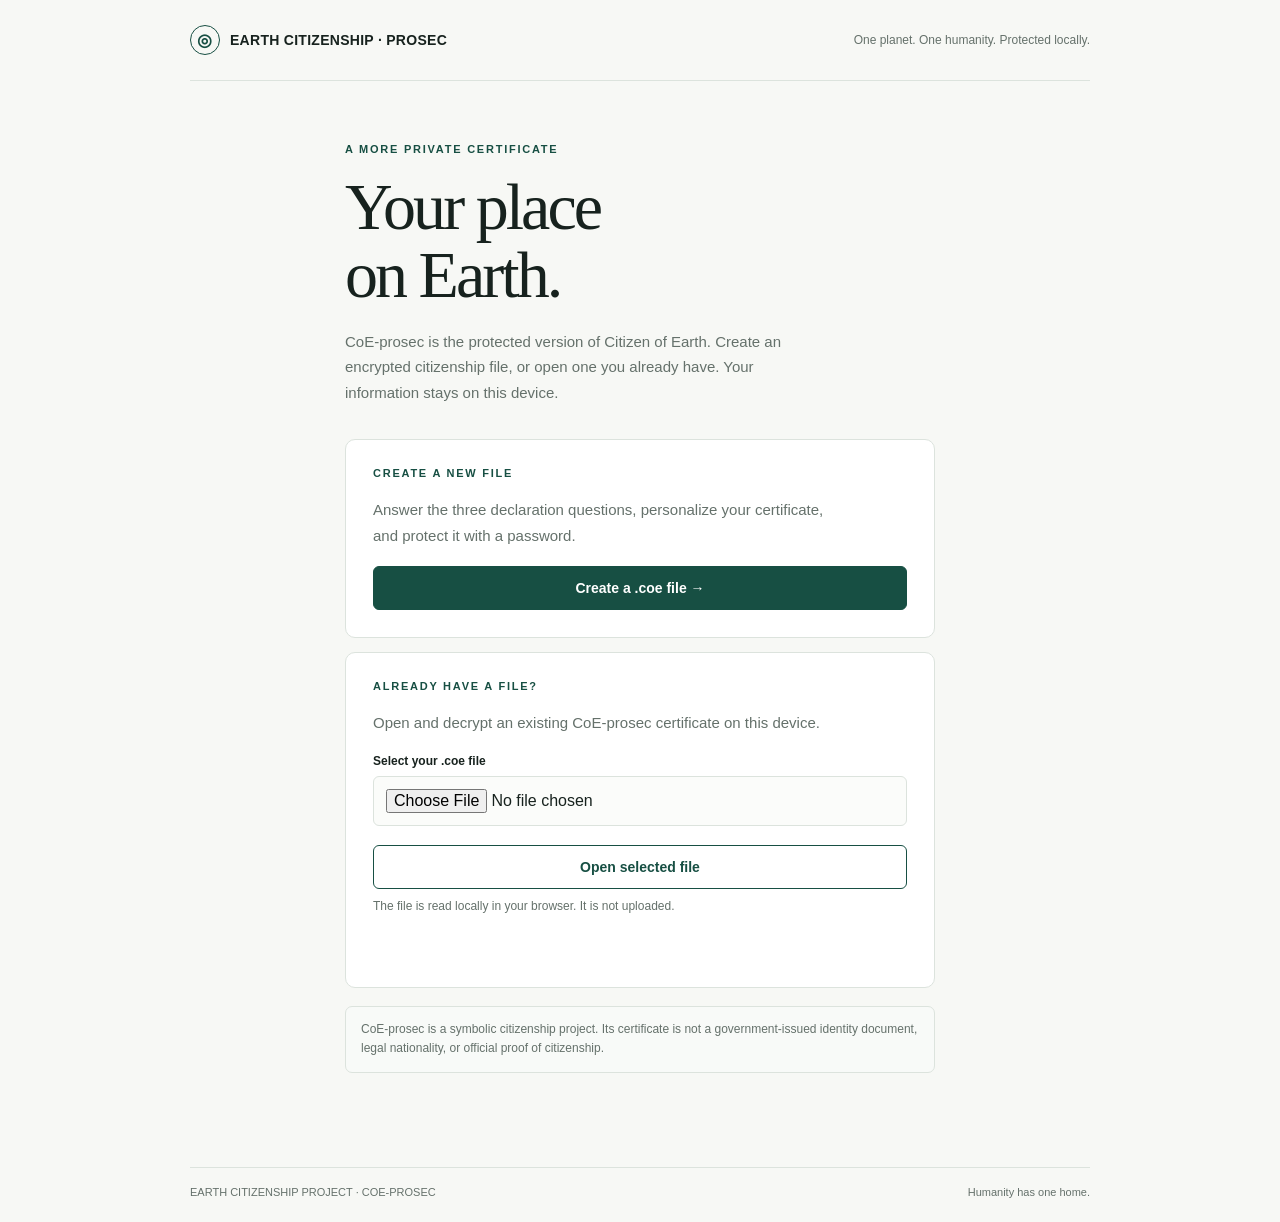
==== index.html @ 357c5be0 "Add initial HTML structure for CoE-prosec project" ====
<!DOCTYPE html>

<html lang="en">

<head>

<meta charset="UTF-8">

<meta name="viewport" content="width=device-width, initial-scale=1">

<meta name="theme-color" content="#174f43">

<title>CoE-prosec | Citizen of Earth</title>

<link rel="icon" type="image/png" href="logo.png">

<style>

:root{--primary:#174f43;--on-primary:#fff;--secondary:#e8eee9;--bg:#f7f8f5;--ink:#17221e;--muted:#65716b;--line:#dce3dd;--serif:Georgia,"Times New Roman",serif;--sans:-apple-system,BlinkMacSystemFont,"Segoe UI",sans-serif}

*{box-sizing:border-box}

body{margin:0;background:var(--bg);color:var(--ink);font-family:var(--sans)}

#app{min-height:100vh;display:flex;flex-direction:column}

header,footer{width:min(100% - 48px,900px);margin:0 auto}

header{padding:25px 0;display:flex;align-items:center;justify-content:space-between;border-bottom:1px solid var(--line)}

.brand{display:flex;align-items:center;gap:10px;font-size:14px;font-weight:700;letter-spacing:.02em}

.brand-mark{width:30px;height:30px;border:1.5px solid var(--primary);border-radius:50%;display:grid;place-items:center;color:var(--primary);font-size:17px}

.header-note{font-size:12px;color:var(--muted)}

main{width:min(100% - 40px,590px);margin:auto;padding:62px 0 76px;flex:1}

.eyebrow{color:var(--primary);font-size:11px;letter-spacing:.16em;text-transform:uppercase;font-weight:700;margin:0 0 18px}

h1{font:500 clamp(42px,8vw,66px)/1.03 var(--serif);letter-spacing:-.045em;margin:0}

h2{font:500 29px/1.2 var(--serif);letter-spacing:-.02em;margin:0 0 24px}

.intro{color:var(--muted);font-size:15px;line-height:1.7;max-width:460px;margin:20px 0 34px}

button{font:inherit;cursor:pointer;border-radius:6px;padding:13px 20px;border:1px solid var(--primary);font-size:14px;font-weight:650;transition:filter .15s,background .15s}

button:focus-visible,input:focus-visible,textarea:focus-visible{outline:3px solid #9bbeb0;outline-offset:3px}

button.primary{background:var(--primary);color:var(--on-primary)}

button.primary:hover{filter:brightness(1.12)}

button.secondary{background:transparent;color:var(--primary)}

button.secondary:hover{background:var(--secondary)}

button:disabled{opacity:.55;cursor:wait}

.wide{width:100%}

.hidden{display:none!important}

.card{border:1px solid var(--line);border-radius:10px;padding:27px;background:#fff}

.progress{display:flex;gap:7px;margin:0 0 27px}

.progress span{height:3px;flex:1;background:var(--line);border-radius:4px}

.progress span.active{background:var(--primary)}

.step{font-size:12px;color:var(--muted);margin:0 0 14px}

.actions{display:flex;gap:10px}

.actions button:first-child{flex:1}

.field{display:block;text-align:left;margin:0 0 19px}

.field span{display:block;font-size:12px;font-weight:650;margin:0 0 8px}

.field input,.field textarea{width:100%;border:1px solid var(--line);border-radius:6px;padding:12px;font:inherit;color:var(--ink);background:#fbfcfa}

.field textarea{min-height:105px;resize:vertical}

.hint{font-size:12px;color:var(--muted);line-height:1.6;margin:8px 0 0}

.notice{padding:13px 15px;border:1px solid var(--line);border-radius:7px;background:#f8faf8;color:var(--muted);font-size:12px;line-height:1.6;margin:18px 0}

.button-row{display:flex;gap:10px;flex-wrap:wrap;margin-top:16px}

.button-row button{flex:1}

.result{text-align:center}

.seal{width:104px;height:104px;border:1px solid var(--primary);border-radius:50%;margin:0 auto 25px;display:grid;place-items:center;color:var(--primary);font-size:45px}

.certificate{border:1px solid var(--primary);padding:26px 20px;margin:27px 0 20px;background:#fff}

.certificate-label{font-size:10px;text-transform:uppercase;letter-spacing:.2em;color:var(--muted)}

.certificate strong{display:block;font:500 28px var(--serif);margin:10px 0}

.certificate p{font-size:12px;color:var(--muted);line-height:1.6;overflow-wrap:anywhere}

.private-id{font-family:ui-monospace,SFMono-Regular,Consolas,monospace;font-size:11px!important;word-break:break-all}

footer{padding:18px 0 24px;border-top:1px solid var(--line);color:var(--muted);font-size:11px;display:flex;justify-content:space-between;gap:12px}

.status{min-height:20px;font-size:12px;color:var(--muted);margin:12px 0}

.error{color:#a52b2b}

.success-text{color:var(--primary)}

a{color:var(--primary)}

@media(max-width:520px){header,footer{width:calc(100% - 36px)}.header-note{display:none}main{padding:48px 0 60px}.card{padding:22px 18px}footer{flex-direction:column}.button-row{flex-direction:column}}

@media print{header,footer,.no-print{display:none!important}body{background:white}main{padding:20px 0}.certificate{break-inside:avoid}}

</style>

</head>

<body>

<div id="app">

<header>

  <div class="brand"><span class="brand-mark">◎</span><span>EARTH CITIZENSHIP · PROSEC</span></div>

  <span class="header-note">One planet. One humanity. Protected locally.</span>

</header>

<main>

  <section id="welcome">

    <p class="eyebrow">A more private certificate</p>

    <h1>Your place<br>on Earth.</h1>

    <p class="intro">CoE-prosec is the protected version of Citizen of Earth. Create an encrypted citizenship file, or open one you already have. Your information stays on this device.</p>

    <div class="card">

      <p class="eyebrow">Create a new file</p>

      <p class="intro" style="margin:0 0 18px">Answer the three declaration questions, personalize your certificate, and protect it with a password.</p>

      <button class="primary wide" id="begin">Create a .coe file →</button>

    </div>

    <div class="card" style="margin-top:14px">

      <p class="eyebrow">Already have a file?</p>

      <p class="intro" style="margin:0 0 18px">Open and decrypt an existing CoE-prosec certificate on this device.</p>

      <label class="field"><span>Select your .coe file</span><input id="file-open" type="file" accept=".coe,application/json"></label>

      <button class="secondary wide" id="open-file">Open selected file</button>

      <p class="hint">The file is read locally in your browser. It is not uploaded.</p>

      <p id="open-status" class="status" role="status"></p>

    </div>

    <div class="notice">CoE-prosec is a symbolic citizenship project. Its certificate is not a government-issued identity document, legal nationality, or official proof of citizenship.</div>

  </section>

  <section id="quiz" class="hidden" aria-live="polite">

    <p class="eyebrow">A simple declaration</p>

    <div class="progress"><span></span><span></span><span></span></div>

    <div class="card">

      <p class="step" id="step">QUESTION 01 / 03</p>

      <h2 id="question">Are you human?</h2>

      <div class="actions"><button class="primary" id="yes">Yes</button><button class="secondary" id="no">No</button></div>

    </div>

  </section>

  <section id="details" class="hidden">

    <p class="eyebrow">Make it yours</p>

    <h1>Your certificate,<br>your key.</h1>

    <p class="intro">Add your details and choose a strong password. The password encrypts the certificate before the .coe file is downloaded.</p>

    <form class="card" id="details-form">

      <label class="field"><span>Your name</span><input id="citizen-name" maxlength="80" autocomplete="name" required placeholder="Name to appear on certificate"></label>

      <label class="field"><span>Your message to yourself and Earth</span><textarea id="citizen-message" maxlength="1000" required placeholder="A promise, a hope, or a few words..."></textarea></label>

      <label class="field"><span>Create a password</span><input id="password" type="password" minlength="12" autocomplete="new-password" required placeholder="At least 12 characters"></label>

      <label class="field"><span>Confirm password</span><input id="password-confirm" type="password" minlength="12" autocomplete="new-password" required placeholder="Enter the same password again"></label>

      <p class="hint">Your password is never saved in the file or sent anywhere. If you lose it, this file cannot be recovered. Use a password you can safely keep.</p>

      <div class="notice">Encryption: AES-256-GCM. Password-based key derivation: PBKDF2-SHA-256. A fresh random private ID, salt, and encryption nonce are generated for this certificate.</div>

      <button class="primary wide" id="create-file" type="submit">Encrypt and download .coe →</button>

      <p id="create-status" class="status" role="status"></p>

    </form>

  </section>

  <section id="opened" class="hidden result" aria-live="polite">

    <div class="seal">◎</div>

    <p class="eyebrow">Encrypted file opened</p>

    <h1>You belong<br>to Earth.</h1>

    <p class="intro" style="margin-left:auto;margin-right:auto">Your certificate was successfully decrypted on this device.</p>

    <div class="certificate" id="opened-certificate">

      <span class="certificate-label">Certificate of belonging</span>

      <strong>Citizen of Earth</strong>

      <p id="opened-name"></p>

      <p id="opened-date"></p>

      <p id="opened-message"></p>

      <p class="private-id" id="opened-id"></p>

    </div>

    <div class="button-row no-print">

      <button class="primary" id="print-certificate">Print certificate</button>

      <button class="secondary" id="back-home">Back to home</button>

    </div>

    <p class="hint">Your private ID is shown only after successful decryption. Anyone with the .coe file still needs its password to read it.</p>

  </section>

  <section id="unlock" class="hidden">

    <p class="eyebrow">Unlock certificate</p>

    <h1>Welcome<br>back.</h1>

    <p class="intro">Enter the password used when this .coe file was created.</p>

    <form class="card" id="unlock-form">

      <label class="field"><span>Certificate password</span><input id="unlock-password" type="password" autocomplete="current-password" required></label>

      <button class="primary wide" id="unlock-button" type="submit">Decrypt certificate →</button>

      <p id="unlock-status" class="status" role="status"></p>

      <button class="secondary wide" type="button" id="cancel-unlock">Cancel</button>

    </form>

  </section>

</main>

<footer><span>EARTH CITIZENSHIP PROJECT · COE-PROSEC</span><span>Humanity has one home.</span></footer>

</div>

<script>

"use strict";

const $ = id => document.getElementById(id);

const sections = ["welcome","quiz","details","opened","unlock"];

function show(id){sections.forEach(s=>$(s).classList.toggle("hidden",s!==id));}

const questions=["Are you human?","Are you on Earth?","Do you love humans and Earth?"];

let questionIndex=0, selectedFile=null, pendingEnvelope=null;

function setStatus(id,message,kind=""){const el=$(id);el.textContent=message;el.className="status "+kind;}

$("begin").addEventListener("click",()=>{questionIndex=0;renderQuestion();show("quiz");});

function renderQuestion(){

  $("question").textContent=questions[questionIndex];

  $("step").textContent=`QUESTION 0${questionIndex+1} / 03`;

  document.querySelectorAll(".progress span").forEach((el,i)=>el.classList.toggle("active",i<=questionIndex));

}

$("yes").addEventListener("click",()=>{questionIndex++;if(questionIndex===3)show("details");else renderQuestion();});

$("no").addEventListener("click",()=>{show("welcome");setStatus("open-status","All three answers need to be yes to make a certificate.");});

function randomBytes(n){const a=new Uint8Array(n);crypto.getRandomValues(a);return a;}

function toB64(bytes){let s="";bytes.forEach(b=>s+=String.fromCharCode(b));return btoa(s);}

function fromB64(s){const raw=atob(s);return Uint8Array.from(raw,c=>c.charCodeAt(0));}

async function deriveKey(password,salt,iterations){

  const material=await crypto.subtle.importKey("raw",new TextEncoder().encode(password),"PBKDF2",false,["deriveKey"]);

  return crypto.subtle.deriveKey({name:"PBKDF2",salt,iterations,hash:"SHA-256"},material,{name:"AES-GCM",length:256},false,["encrypt","decrypt"]);

}

const FORMAT="COE-PROSEC", VERSION=1, ITERATIONS=600000;

async function encryptCertificate(data,password){

  const salt=randomBytes(16),iv=randomBytes(12);

  const aad=new TextEncoder().encode(`${FORMAT}:${VERSION}`);

  const key=await deriveKey(password,salt,ITERATIONS);

  const plaintext=new TextEncoder().encode(JSON.stringify(data));

  const ciphertext=await crypto.subtle.encrypt({name:"AES-GCM",iv,additionalData:aad,tagLength:128},key,plaintext);

  return {format:FORMAT,version:VERSION,kdf:"PBKDF2-SHA-256",iterations:ITERATIONS,cipher:"AES-256-GCM",salt:toB64(salt),iv:toB64(iv),payload:toB64(new Uint8Array(ciphertext))};

}

async function decryptCertificate(envelope,password){

  if(!envelope||envelope.format!==FORMAT||envelope.version!==VERSION||envelope.kdf!=="PBKDF2-SHA-256"||envelope.cipher!=="AES-256-GCM")throw new Error("This is not a supported CoE-prosec file.");

  if(!Number.isInteger(envelope.iterations)||envelope.iterations<100000||envelope.iterations>2000000)throw new Error("The file has an unsupported key-derivation setting.");

  const salt=fromB64(envelope.salt),iv=fromB64(envelope.iv),payload=fromB64(envelope.payload);

  if(salt.length!==16||iv.length!==12||payload.length<17||payload.length>100000)throw new Error("The file is damaged or has an invalid structure.");

  const key=await deriveKey(password,salt,envelope.iterations);

  const aad=new TextEncoder().encode(`${FORMAT}:${VERSION}`);

  const plain=await crypto.subtle.decrypt({name:"AES-GCM",iv,additionalData:aad,tagLength:128},key,payload);

  const data=JSON.parse(new TextDecoder().decode(plain));

  if(!data||typeof data.private_id!=="string"||typeof data.name!=="string")throw new Error("The decrypted certificate has invalid contents.");

  return data;

}

$("details-form").addEventListener("submit",async e=>{

  e.preventDefault();

  const name=$("citizen-name").value.trim(),message=$("citizen-message").value.trim(),password=$("password").value,confirm=$("password-confirm").value;

  if(password.length<12){setStatus("create-status","Use a password with at least 12 characters.","error");return;}

  if(password!==confirm){setStatus("create-status","The passwords do not match.","error");return;}

  if(!crypto.subtle){setStatus("create-status","Secure encryption is unavailable in this browser. Use a modern browser in a secure context (HTTPS or localhost).","error");return;}

  const button=$("create-file");button.disabled=true;setStatus("create-status","Generating your private ID and encrypting your certificate...");

  try{

    const data={private_id:toB64(randomBytes(32)).replace(/=+$/,""),name,message,issued_at:new Date().toISOString(),declaration:"The holder affirms that they are human, are on Earth, and love humans and Earth."};

    const envelope=await encryptCertificate(data,password);

    const blob=new Blob([JSON.stringify(envelope)],{type:"application/vnd.coe-prosec+json"});

    const url=URL.createObjectURL(blob),a=document.createElement("a");

    a.href=url;a.download="citizen-of-earth.coe";document.body.appendChild(a);a.click();a.remove();URL.revokeObjectURL(url);

    setStatus("create-status","Your encrypted .coe file has been created. Keep your password safe.","success-text");

  }catch(err){setStatus("create-status","Could not create the file: "+err.message,"error");}

  finally{button.disabled=false;}

});

$("open-file").addEventListener("click",async()=>{

  const file=$("file-open").files[0];if(!file){setStatus("open-status","Choose a .coe file first.","error");return;}

  if(file.size>150000){setStatus("open-status","This file is larger than the supported size limit.","error");return;}

  try{

    const text=await file.text();pendingEnvelope=JSON.parse(text);

    if(pendingEnvelope.format!==FORMAT)throw new Error("This file does not appear to be a CoE-prosec certificate.");

    selectedFile=file;setStatus("open-status",`Selected: ${file.name}`,"success-text");$("unlock-password").value="";setStatus("unlock-status","");

    show("unlock");$("unlock-password").focus();

  }catch(err){setStatus("open-status",err.message,"error");}

});

$("unlock-form").addEventListener("submit",async e=>{

  e.preventDefault();const password=$("unlock-password").value,button=$("unlock-button");button.disabled=true;setStatus("unlock-status","Decrypting locally...");

  try{

    const data=await decryptCertificate(pendingEnvelope,password);

    $("opened-name").textContent="Granted to "+data.name;

    $("opened-date").textContent="Date issued: "+new Date(data.issued_at).toLocaleDateString();

    $("opened-message").textContent=data.message;

    $("opened-id").textContent="PRIVATE ID · "+data.private_id;

    show("opened");

  }catch(err){setStatus("unlock-status","Unable to decrypt. Check your password and try again.","error");}

  finally{button.disabled=false;}

});

$("cancel-unlock").addEventListener("click",()=>{pendingEnvelope=null;selectedFile=null;show("welcome");});

$("back-home").addEventListener("click",()=>{pendingEnvelope=null;selectedFile=null;show("welcome");});

$("print-certificate").addEventListener("click",()=>window.print());

</script>

</body>

</html>
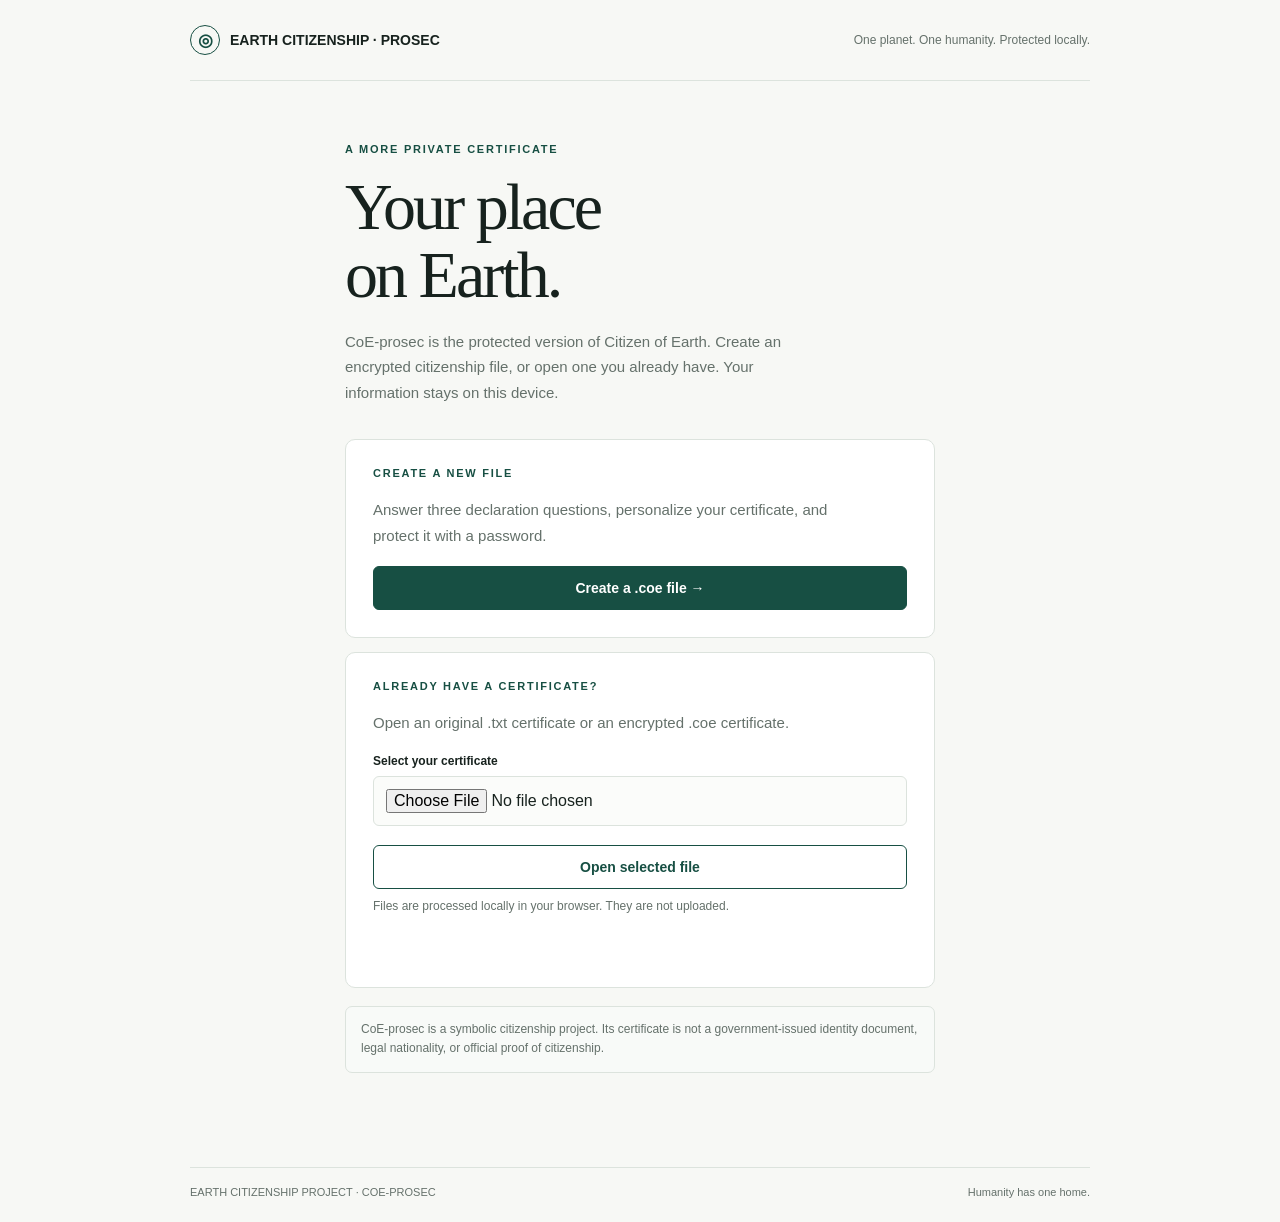
==== commit 21d873fb: "Update print statement from 'Hello' to 'Goodbye'" ====
--- a/index.html
+++ b/index.html
@@ -1,469 +1,1253 @@
+
 <!DOCTYPE html>
-
 <html lang="en">
-
 <head>
-
 <meta charset="UTF-8">
-
 <meta name="viewport" content="width=device-width, initial-scale=1">
-
 <meta name="theme-color" content="#174f43">
-
 <title>CoE-prosec | Citizen of Earth</title>
 
-<link rel="icon" type="image/png" href="logo.png">
-
 <style>
-
-:root{--primary:#174f43;--on-primary:#fff;--secondary:#e8eee9;--bg:#f7f8f5;--ink:#17221e;--muted:#65716b;--line:#dce3dd;--serif:Georgia,"Times New Roman",serif;--sans:-apple-system,BlinkMacSystemFont,"Segoe UI",sans-serif}
-
-*{box-sizing:border-box}
-
-body{margin:0;background:var(--bg);color:var(--ink);font-family:var(--sans)}
-
-#app{min-height:100vh;display:flex;flex-direction:column}
-
-header,footer{width:min(100% - 48px,900px);margin:0 auto}
-
-header{padding:25px 0;display:flex;align-items:center;justify-content:space-between;border-bottom:1px solid var(--line)}
-
-.brand{display:flex;align-items:center;gap:10px;font-size:14px;font-weight:700;letter-spacing:.02em}
-
-.brand-mark{width:30px;height:30px;border:1.5px solid var(--primary);border-radius:50%;display:grid;place-items:center;color:var(--primary);font-size:17px}
-
-.header-note{font-size:12px;color:var(--muted)}
-
-main{width:min(100% - 40px,590px);margin:auto;padding:62px 0 76px;flex:1}
-
-.eyebrow{color:var(--primary);font-size:11px;letter-spacing:.16em;text-transform:uppercase;font-weight:700;margin:0 0 18px}
-
-h1{font:500 clamp(42px,8vw,66px)/1.03 var(--serif);letter-spacing:-.045em;margin:0}
-
-h2{font:500 29px/1.2 var(--serif);letter-spacing:-.02em;margin:0 0 24px}
-
-.intro{color:var(--muted);font-size:15px;line-height:1.7;max-width:460px;margin:20px 0 34px}
-
-button{font:inherit;cursor:pointer;border-radius:6px;padding:13px 20px;border:1px solid var(--primary);font-size:14px;font-weight:650;transition:filter .15s,background .15s}
-
-button:focus-visible,input:focus-visible,textarea:focus-visible{outline:3px solid #9bbeb0;outline-offset:3px}
-
-button.primary{background:var(--primary);color:var(--on-primary)}
-
-button.primary:hover{filter:brightness(1.12)}
-
-button.secondary{background:transparent;color:var(--primary)}
-
-button.secondary:hover{background:var(--secondary)}
-
-button:disabled{opacity:.55;cursor:wait}
-
-.wide{width:100%}
-
-.hidden{display:none!important}
-
-.card{border:1px solid var(--line);border-radius:10px;padding:27px;background:#fff}
-
-.progress{display:flex;gap:7px;margin:0 0 27px}
-
-.progress span{height:3px;flex:1;background:var(--line);border-radius:4px}
-
-.progress span.active{background:var(--primary)}
-
-.step{font-size:12px;color:var(--muted);margin:0 0 14px}
-
-.actions{display:flex;gap:10px}
-
-.actions button:first-child{flex:1}
-
-.field{display:block;text-align:left;margin:0 0 19px}
-
-.field span{display:block;font-size:12px;font-weight:650;margin:0 0 8px}
-
-.field input,.field textarea{width:100%;border:1px solid var(--line);border-radius:6px;padding:12px;font:inherit;color:var(--ink);background:#fbfcfa}
-
-.field textarea{min-height:105px;resize:vertical}
-
-.hint{font-size:12px;color:var(--muted);line-height:1.6;margin:8px 0 0}
-
-.notice{padding:13px 15px;border:1px solid var(--line);border-radius:7px;background:#f8faf8;color:var(--muted);font-size:12px;line-height:1.6;margin:18px 0}
-
-.button-row{display:flex;gap:10px;flex-wrap:wrap;margin-top:16px}
-
-.button-row button{flex:1}
-
-.result{text-align:center}
-
-.seal{width:104px;height:104px;border:1px solid var(--primary);border-radius:50%;margin:0 auto 25px;display:grid;place-items:center;color:var(--primary);font-size:45px}
-
-.certificate{border:1px solid var(--primary);padding:26px 20px;margin:27px 0 20px;background:#fff}
-
-.certificate-label{font-size:10px;text-transform:uppercase;letter-spacing:.2em;color:var(--muted)}
-
-.certificate strong{display:block;font:500 28px var(--serif);margin:10px 0}
-
-.certificate p{font-size:12px;color:var(--muted);line-height:1.6;overflow-wrap:anywhere}
-
-.private-id{font-family:ui-monospace,SFMono-Regular,Consolas,monospace;font-size:11px!important;word-break:break-all}
-
-footer{padding:18px 0 24px;border-top:1px solid var(--line);color:var(--muted);font-size:11px;display:flex;justify-content:space-between;gap:12px}
-
-.status{min-height:20px;font-size:12px;color:var(--muted);margin:12px 0}
-
-.error{color:#a52b2b}
-
-.success-text{color:var(--primary)}
-
-a{color:var(--primary)}
-
-@media(max-width:520px){header,footer{width:calc(100% - 36px)}.header-note{display:none}main{padding:48px 0 60px}.card{padding:22px 18px}footer{flex-direction:column}.button-row{flex-direction:column}}
-
-@media print{header,footer,.no-print{display:none!important}body{background:white}main{padding:20px 0}.certificate{break-inside:avoid}}
-
+:root {
+  --primary:#174f43;
+  --secondary:#e8eee9;
+  --bg:#f7f8f5;
+  --ink:#17221e;
+  --muted:#65716b;
+  --line:#dce3dd;
+  --serif:Georgia,"Times New Roman",serif;
+  --sans:-apple-system,BlinkMacSystemFont,"Segoe UI",sans-serif;
+}
+
+* { box-sizing:border-box; }
+
+body {
+  margin:0;
+  background:var(--bg);
+  color:var(--ink);
+  font-family:var(--sans);
+}
+
+#app {
+  min-height:100vh;
+  display:flex;
+  flex-direction:column;
+}
+
+header,footer {
+  width:min(100% - 48px,900px);
+  margin:0 auto;
+}
+
+header {
+  padding:25px 0;
+  display:flex;
+  align-items:center;
+  justify-content:space-between;
+  border-bottom:1px solid var(--line);
+}
+
+.brand {
+  display:flex;
+  align-items:center;
+  gap:10px;
+  font-size:14px;
+  font-weight:700;
+}
+
+.brand-mark {
+  width:30px;
+  height:30px;
+  border:1.5px solid var(--primary);
+  border-radius:50%;
+  display:grid;
+  place-items:center;
+  color:var(--primary);
+  font-size:17px;
+}
+
+.header-note {
+  font-size:12px;
+  color:var(--muted);
+}
+
+main {
+  width:min(100% - 40px,590px);
+  margin:auto;
+  padding:62px 0 76px;
+  flex:1;
+}
+
+.eyebrow {
+  color:var(--primary);
+  font-size:11px;
+  letter-spacing:.16em;
+  text-transform:uppercase;
+  font-weight:700;
+  margin:0 0 18px;
+}
+
+h1 {
+  font:500 clamp(42px,8vw,66px)/1.03 var(--serif);
+  letter-spacing:-.045em;
+  margin:0;
+}
+
+h2 {
+  font:500 29px/1.2 var(--serif);
+  margin:0 0 24px;
+}
+
+.intro {
+  color:var(--muted);
+  font-size:15px;
+  line-height:1.7;
+  max-width:460px;
+  margin:20px 0 34px;
+}
+
+button {
+  font:inherit;
+  cursor:pointer;
+  border-radius:6px;
+  padding:13px 20px;
+  border:1px solid var(--primary);
+  font-size:14px;
+  font-weight:650;
+}
+
+button:focus-visible,
+input:focus-visible,
+textarea:focus-visible {
+  outline:3px solid #9bbeb0;
+  outline-offset:3px;
+}
+
+button.primary {
+  background:var(--primary);
+  color:white;
+}
+
+button.secondary {
+  background:transparent;
+  color:var(--primary);
+}
+
+button:disabled {
+  opacity:.55;
+  cursor:wait;
+}
+
+.wide { width:100%; }
+
+.hidden { display:none!important; }
+
+.card {
+  border:1px solid var(--line);
+  border-radius:10px;
+  padding:27px;
+  background:white;
+}
+
+.progress {
+  display:flex;
+  gap:7px;
+  margin:0 0 27px;
+}
+
+.progress span {
+  height:3px;
+  flex:1;
+  background:var(--line);
+  border-radius:4px;
+}
+
+.progress span.active {
+  background:var(--primary);
+}
+
+.step {
+  font-size:12px;
+  color:var(--muted);
+  margin:0 0 14px;
+}
+
+.actions {
+  display:flex;
+  gap:10px;
+}
+
+.actions button:first-child { flex:1; }
+
+.field {
+  display:block;
+  text-align:left;
+  margin:0 0 19px;
+}
+
+.field span {
+  display:block;
+  font-size:12px;
+  font-weight:650;
+  margin:0 0 8px;
+}
+
+.field input,
+.field textarea {
+  width:100%;
+  border:1px solid var(--line);
+  border-radius:6px;
+  padding:12px;
+  font:inherit;
+  color:var(--ink);
+  background:#fbfcfa;
+}
+
+.field textarea {
+  min-height:105px;
+  resize:vertical;
+}
+
+.hint {
+  font-size:12px;
+  color:var(--muted);
+  line-height:1.6;
+  margin:8px 0 0;
+}
+
+.notice {
+  padding:13px 15px;
+  border:1px solid var(--line);
+  border-radius:7px;
+  background:#f8faf8;
+  color:var(--muted);
+  font-size:12px;
+  line-height:1.6;
+  margin:18px 0;
+}
+
+.button-row {
+  display:flex;
+  gap:10px;
+  flex-wrap:wrap;
+  margin-top:16px;
+}
+
+.button-row button { flex:1; }
+
+.result { text-align:center; }
+
+.seal {
+  width:104px;
+  height:104px;
+  border:1px solid var(--primary);
+  border-radius:50%;
+  margin:0 auto 25px;
+  display:grid;
+  place-items:center;
+  color:var(--primary);
+  font-size:45px;
+}
+
+.certificate {
+  border:1px solid var(--primary);
+  padding:26px 20px;
+  margin:27px 0 20px;
+  background:white;
+  overflow-wrap:anywhere;
+}
+
+.certificate-label {
+  font-size:10px;
+  text-transform:uppercase;
+  letter-spacing:.2em;
+  color:var(--muted);
+}
+
+.certificate strong {
+  display:block;
+  font:500 28px var(--serif);
+  margin:10px 0;
+}
+
+.certificate p {
+  font-size:12px;
+  color:var(--muted);
+  line-height:1.6;
+}
+
+.private-id {
+  font-family:monospace;
+  font-size:11px!important;
+  word-break:break-all;
+}
+
+.status {
+  min-height:20px;
+  font-size:12px;
+  color:var(--muted);
+  margin:12px 0;
+}
+
+.error { color:#a52b2b; }
+.success-text { color:var(--primary); }
+
+footer {
+  padding:18px 0 24px;
+  border-top:1px solid var(--line);
+  color:var(--muted);
+  font-size:11px;
+  display:flex;
+  justify-content:space-between;
+  gap:12px;
+}
+
+@media(max-width:520px) {
+  header,footer { width:calc(100% - 36px); }
+  .header-note { display:none; }
+  main { padding:48px 0 60px; }
+  .card { padding:22px 18px; }
+  footer { flex-direction:column; }
+  .button-row { flex-direction:column; }
+}
+
+@media print {
+  header,footer,.no-print { display:none!important; }
+  body { background:white; }
+  main { padding:20px 0; }
+  .certificate { break-inside:avoid; }
+}
 </style>
-
 </head>
 
 <body>
-
 <div id="app">
 
 <header>
-
-  <div class="brand"><span class="brand-mark">◎</span><span>EARTH CITIZENSHIP · PROSEC</span></div>
-
+  <div class="brand">
+    <span class="brand-mark">◎</span>
+    <span>EARTH CITIZENSHIP · PROSEC</span>
+  </div>
   <span class="header-note">One planet. One humanity. Protected locally.</span>
-
 </header>
 
 <main>
 
-  <section id="welcome">
-
-    <p class="eyebrow">A more private certificate</p>
-
-    <h1>Your place<br>on Earth.</h1>
-
-    <p class="intro">CoE-prosec is the protected version of Citizen of Earth. Create an encrypted citizenship file, or open one you already have. Your information stays on this device.</p>
-
-    <div class="card">
-
-      <p class="eyebrow">Create a new file</p>
-
-      <p class="intro" style="margin:0 0 18px">Answer the three declaration questions, personalize your certificate, and protect it with a password.</p>
-
-      <button class="primary wide" id="begin">Create a .coe file →</button>
-
+<!-- WELCOME -->
+
+<section id="welcome">
+  <p class="eyebrow">A more private certificate</p>
+
+  <h1>Your place<br>on Earth.</h1>
+
+  <p class="intro">
+    CoE-prosec is the protected version of Citizen of Earth.
+    Create an encrypted citizenship file, or open one you already have.
+    Your information stays on this device.
+  </p>
+
+  <div class="card">
+    <p class="eyebrow">Create a new file</p>
+
+    <p class="intro" style="margin:0 0 18px">
+      Answer three declaration questions, personalize your certificate,
+      and protect it with a password.
+    </p>
+
+    <button class="primary wide" id="begin">
+      Create a .coe file →
+    </button>
+  </div>
+
+  <div class="card" style="margin-top:14px">
+    <p class="eyebrow">Already have a certificate?</p>
+
+    <p class="intro" style="margin:0 0 18px">
+      Open an original .txt certificate or an encrypted .coe certificate.
+    </p>
+
+    <label class="field">
+      <span>Select your certificate</span>
+      <input id="file-open" type="file" accept=".coe,.txt,text/plain,application/json">
+    </label>
+
+    <button class="secondary wide" id="open-file">
+      Open selected file
+    </button>
+
+    <p class="hint">
+      Files are processed locally in your browser. They are not uploaded.
+    </p>
+
+    <p id="open-status" class="status" role="status"></p>
+  </div>
+
+  <div class="notice">
+    CoE-prosec is a symbolic citizenship project. Its certificate is
+    not a government-issued identity document, legal nationality,
+    or official proof of citizenship.
+  </div>
+</section>
+
+
+<!-- QUESTIONS -->
+
+<section id="quiz" class="hidden" aria-live="polite">
+  <p class="eyebrow">A simple declaration</p>
+
+  <div class="progress">
+    <span></span><span></span><span></span>
+  </div>
+
+  <div class="card">
+    <p class="step" id="step">QUESTION 01 / 03</p>
+
+    <h2 id="question">Are you human?</h2>
+
+    <div class="actions">
+      <button class="primary" id="yes">Yes</button>
+      <button class="secondary" id="no">No</button>
     </div>
-
-    <div class="card" style="margin-top:14px">
-
-      <p class="eyebrow">Already have a file?</p>
-
-      <p class="intro" style="margin:0 0 18px">Open and decrypt an existing CoE-prosec certificate on this device.</p>
-
-      <label class="field"><span>Select your .coe file</span><input id="file-open" type="file" accept=".coe,application/json"></label>
-
-      <button class="secondary wide" id="open-file">Open selected file</button>
-
-      <p class="hint">The file is read locally in your browser. It is not uploaded.</p>
-
-      <p id="open-status" class="status" role="status"></p>
-
+  </div>
+</section>
+
+
+<!-- CREATE CERTIFICATE -->
+
+<section id="details" class="hidden">
+  <p class="eyebrow">Make it yours</p>
+
+  <h1>Your certificate,<br>your key.</h1>
+
+  <p class="intro">
+    Add your details and choose a password. Your certificate
+    will be encrypted before the .coe file is downloaded.
+  </p>
+
+  <form class="card" id="details-form">
+
+    <label class="field">
+      <span>Your name</span>
+      <input id="citizen-name" maxlength="80" required
+        placeholder="Name to appear on certificate">
+    </label>
+
+    <label class="field">
+      <span>Your message to Earth</span>
+      <textarea id="citizen-message" maxlength="1000" required
+        placeholder="A promise, a hope, or a few words..."></textarea>
+    </label>
+
+    <label class="field">
+      <span>Create a password</span>
+      <input id="password" type="password" minlength="12"
+        autocomplete="new-password" required
+        placeholder="At least 12 characters">
+    </label>
+
+    <label class="field">
+      <span>Confirm password</span>
+      <input id="password-confirm" type="password" minlength="12"
+        autocomplete="new-password" required
+        placeholder="Enter the same password again">
+    </label>
+
+    <p class="hint">
+      Your password is never stored in the file or sent anywhere.
+      If you lose it, your certificate cannot be recovered.
+    </p>
+
+    <div class="notice">
+      Encryption: AES-256-GCM.
+      Key derivation: PBKDF2-SHA-256.
     </div>
 
-    <div class="notice">CoE-prosec is a symbolic citizenship project. Its certificate is not a government-issued identity document, legal nationality, or official proof of citizenship.</div>
-
-  </section>
-
-  <section id="quiz" class="hidden" aria-live="polite">
-
-    <p class="eyebrow">A simple declaration</p>
-
-    <div class="progress"><span></span><span></span><span></span></div>
-
-    <div class="card">
-
-      <p class="step" id="step">QUESTION 01 / 03</p>
-
-      <h2 id="question">Are you human?</h2>
-
-      <div class="actions"><button class="primary" id="yes">Yes</button><button class="secondary" id="no">No</button></div>
-
-    </div>
-
-  </section>
-
-  <section id="details" class="hidden">
-
-    <p class="eyebrow">Make it yours</p>
-
-    <h1>Your certificate,<br>your key.</h1>
-
-    <p class="intro">Add your details and choose a strong password. The password encrypts the certificate before the .coe file is downloaded.</p>
-
-    <form class="card" id="details-form">
-
-      <label class="field"><span>Your name</span><input id="citizen-name" maxlength="80" autocomplete="name" required placeholder="Name to appear on certificate"></label>
-
-      <label class="field"><span>Your message to yourself and Earth</span><textarea id="citizen-message" maxlength="1000" required placeholder="A promise, a hope, or a few words..."></textarea></label>
-
-      <label class="field"><span>Create a password</span><input id="password" type="password" minlength="12" autocomplete="new-password" required placeholder="At least 12 characters"></label>
-
-      <label class="field"><span>Confirm password</span><input id="password-confirm" type="password" minlength="12" autocomplete="new-password" required placeholder="Enter the same password again"></label>
-
-      <p class="hint">Your password is never saved in the file or sent anywhere. If you lose it, this file cannot be recovered. Use a password you can safely keep.</p>
-
-      <div class="notice">Encryption: AES-256-GCM. Password-based key derivation: PBKDF2-SHA-256. A fresh random private ID, salt, and encryption nonce are generated for this certificate.</div>
-
-      <button class="primary wide" id="create-file" type="submit">Encrypt and download .coe →</button>
-
-      <p id="create-status" class="status" role="status"></p>
-
-    </form>
-
-  </section>
-
-  <section id="opened" class="hidden result" aria-live="polite">
-
-    <div class="seal">◎</div>
-
-    <p class="eyebrow">Encrypted file opened</p>
-
-    <h1>You belong<br>to Earth.</h1>
-
-    <p class="intro" style="margin-left:auto;margin-right:auto">Your certificate was successfully decrypted on this device.</p>
-
-    <div class="certificate" id="opened-certificate">
-
-      <span class="certificate-label">Certificate of belonging</span>
-
-      <strong>Citizen of Earth</strong>
-
-      <p id="opened-name"></p>
-
-      <p id="opened-date"></p>
-
-      <p id="opened-message"></p>
-
-      <p class="private-id" id="opened-id"></p>
-
-    </div>
-
-    <div class="button-row no-print">
-
-      <button class="primary" id="print-certificate">Print certificate</button>
-
-      <button class="secondary" id="back-home">Back to home</button>
-
-    </div>
-
-    <p class="hint">Your private ID is shown only after successful decryption. Anyone with the .coe file still needs its password to read it.</p>
-
-  </section>
-
-  <section id="unlock" class="hidden">
-
-    <p class="eyebrow">Unlock certificate</p>
-
-    <h1>Welcome<br>back.</h1>
-
-    <p class="intro">Enter the password used when this .coe file was created.</p>
-
-    <form class="card" id="unlock-form">
-
-      <label class="field"><span>Certificate password</span><input id="unlock-password" type="password" autocomplete="current-password" required></label>
-
-      <button class="primary wide" id="unlock-button" type="submit">Decrypt certificate →</button>
-
-      <p id="unlock-status" class="status" role="status"></p>
-
-      <button class="secondary wide" type="button" id="cancel-unlock">Cancel</button>
-
-    </form>
-
-  </section>
+    <button class="primary wide" type="submit" id="create-file">
+      Encrypt and download .coe →
+    </button>
+
+    <p id="create-status" class="status" role="status"></p>
+  </form>
+</section>
+
+
+<!-- UNLOCK -->
+
+<section id="unlock" class="hidden">
+  <p class="eyebrow">Certificate security</p>
+
+  <h1 id="unlock-title">Unlock<br>certificate.</h1>
+
+  <p class="intro" id="unlock-description">
+    Enter the password used when this .coe file was created.
+  </p>
+
+  <form class="card" id="unlock-form">
+
+    <label class="field">
+      <span id="unlock-label">Certificate password</span>
+      <input id="unlock-password" type="password"
+        autocomplete="current-password" required>
+    </label>
+
+    <p class="hint" id="unlock-hint"></p>
+
+    <button class="primary wide" id="unlock-button" type="submit">
+      Decrypt certificate →
+    </button>
+
+    <p id="unlock-status" class="status" role="status"></p>
+
+    <button class="secondary wide" type="button" id="cancel-unlock">
+      Cancel
+    </button>
+
+  </form>
+</section>
+
+
+<!-- OPENED CERTIFICATE -->
+
+<section id="opened" class="hidden result" aria-live="polite">
+
+  <div class="seal">◎</div>
+
+  <p class="eyebrow">Certificate opened</p>
+
+  <h1>You belong<br>to Earth.</h1>
+
+  <p class="intro" style="margin-left:auto;margin-right:auto">
+    Your certificate has been successfully processed on this device.
+  </p>
+
+  <div class="certificate" id="opened-certificate">
+
+    <span class="certificate-label">Certificate of belonging</span>
+
+    <strong>Citizen of Earth</strong>
+
+    <p id="opened-name"></p>
+    <p id="opened-date"></p>
+    <p id="opened-message"></p>
+
+    <p class="private-id" id="opened-id"></p>
+
+    <div id="opened-extra"></div>
+
+  </div>
+
+  <div class="button-row no-print">
+    <button class="primary" id="print-certificate">
+      Print certificate
+    </button>
+
+    <button class="secondary" id="back-home">
+      Back to home
+    </button>
+  </div>
+
+  <p class="hint">
+    Your private ID is displayed only after successful processing.
+  </p>
+
+</section>
 
 </main>
 
-<footer><span>EARTH CITIZENSHIP PROJECT · COE-PROSEC</span><span>Humanity has one home.</span></footer>
+<footer>
+  <span>EARTH CITIZENSHIP PROJECT · COE-PROSEC</span>
+  <span>Humanity has one home.</span>
+</footer>
 
 </div>
 
+
 <script>
-
 "use strict";
 
 const $ = id => document.getElementById(id);
 
-const sections = ["welcome","quiz","details","opened","unlock"];
-
-function show(id){sections.forEach(s=>$(s).classList.toggle("hidden",s!==id));}
-
-const questions=["Are you human?","Are you on Earth?","Do you love humans and Earth?"];
-
-let questionIndex=0, selectedFile=null, pendingEnvelope=null;
-
-function setStatus(id,message,kind=""){const el=$(id);el.textContent=message;el.className="status "+kind;}
-
-$("begin").addEventListener("click",()=>{questionIndex=0;renderQuestion();show("quiz");});
-
-function renderQuestion(){
-
-  $("question").textContent=questions[questionIndex];
-
-  $("step").textContent=`QUESTION 0${questionIndex+1} / 03`;
-
-  document.querySelectorAll(".progress span").forEach((el,i)=>el.classList.toggle("active",i<=questionIndex));
-
-}
-
-$("yes").addEventListener("click",()=>{questionIndex++;if(questionIndex===3)show("details");else renderQuestion();});
-
-$("no").addEventListener("click",()=>{show("welcome");setStatus("open-status","All three answers need to be yes to make a certificate.");});
-
-function randomBytes(n){const a=new Uint8Array(n);crypto.getRandomValues(a);return a;}
-
-function toB64(bytes){let s="";bytes.forEach(b=>s+=String.fromCharCode(b));return btoa(s);}
-
-function fromB64(s){const raw=atob(s);return Uint8Array.from(raw,c=>c.charCodeAt(0));}
-
-async function deriveKey(password,salt,iterations){
-
-  const material=await crypto.subtle.importKey("raw",new TextEncoder().encode(password),"PBKDF2",false,["deriveKey"]);
-
-  return crypto.subtle.deriveKey({name:"PBKDF2",salt,iterations,hash:"SHA-256"},material,{name:"AES-GCM",length:256},false,["encrypt","decrypt"]);
-
-}
-
-const FORMAT="COE-PROSEC", VERSION=1, ITERATIONS=600000;
-
-async function encryptCertificate(data,password){
-
-  const salt=randomBytes(16),iv=randomBytes(12);
-
-  const aad=new TextEncoder().encode(`${FORMAT}:${VERSION}`);
-
-  const key=await deriveKey(password,salt,ITERATIONS);
-
-  const plaintext=new TextEncoder().encode(JSON.stringify(data));
-
-  const ciphertext=await crypto.subtle.encrypt({name:"AES-GCM",iv,additionalData:aad,tagLength:128},key,plaintext);
-
-  return {format:FORMAT,version:VERSION,kdf:"PBKDF2-SHA-256",iterations:ITERATIONS,cipher:"AES-256-GCM",salt:toB64(salt),iv:toB64(iv),payload:toB64(new Uint8Array(ciphertext))};
-
-}
-
-async function decryptCertificate(envelope,password){
-
-  if(!envelope||envelope.format!==FORMAT||envelope.version!==VERSION||envelope.kdf!=="PBKDF2-SHA-256"||envelope.cipher!=="AES-256-GCM")throw new Error("This is not a supported CoE-prosec file.");
-
-  if(!Number.isInteger(envelope.iterations)||envelope.iterations<100000||envelope.iterations>2000000)throw new Error("The file has an unsupported key-derivation setting.");
-
-  const salt=fromB64(envelope.salt),iv=fromB64(envelope.iv),payload=fromB64(envelope.payload);
-
-  if(salt.length!==16||iv.length!==12||payload.length<17||payload.length>100000)throw new Error("The file is damaged or has an invalid structure.");
-
-  const key=await deriveKey(password,salt,envelope.iterations);
-
-  const aad=new TextEncoder().encode(`${FORMAT}:${VERSION}`);
-
-  const plain=await crypto.subtle.decrypt({name:"AES-GCM",iv,additionalData:aad,tagLength:128},key,payload);
-
-  const data=JSON.parse(new TextDecoder().decode(plain));
-
-  if(!data||typeof data.private_id!=="string"||typeof data.name!=="string")throw new Error("The decrypted certificate has invalid contents.");
+const sections = [
+  "welcome",
+  "quiz",
+  "details",
+  "unlock",
+  "opened"
+];
+
+function show(id) {
+  sections.forEach(section => {
+    $(section).classList.toggle("hidden", section !== id);
+  });
+}
+
+function setStatus(id, message, kind = "") {
+  const element = $(id);
+  element.textContent = message;
+  element.className = "status " + kind;
+}
+
+
+// --------------------------------------------------
+// QUESTIONS
+// --------------------------------------------------
+
+const questions = [
+  "Are you human?",
+  "Are you on Earth?",
+  "Do you love humans and Earth?"
+];
+
+let questionIndex = 0;
+
+function renderQuestion() {
+  $("question").textContent = questions[questionIndex];
+
+  $("step").textContent =
+    `QUESTION 0${questionIndex + 1} / 03`;
+
+  document.querySelectorAll(".progress span")
+    .forEach((element, index) => {
+      element.classList.toggle("active", index <= questionIndex);
+    });
+}
+
+$("begin").addEventListener("click", () => {
+  questionIndex = 0;
+  renderQuestion();
+  show("quiz");
+});
+
+$("yes").addEventListener("click", () => {
+  questionIndex++;
+
+  if (questionIndex === 3) {
+    show("details");
+  } else {
+    renderQuestion();
+  }
+});
+
+$("no").addEventListener("click", () => {
+  show("welcome");
+});
+
+
+// --------------------------------------------------
+// CRYPTOGRAPHY
+// --------------------------------------------------
+
+function randomBytes(length) {
+  const bytes = new Uint8Array(length);
+  crypto.getRandomValues(bytes);
+  return bytes;
+}
+
+function toB64(bytes) {
+  let binary = "";
+
+  bytes.forEach(byte => {
+    binary += String.fromCharCode(byte);
+  });
+
+  return btoa(binary);
+}
+
+function fromB64(value) {
+  const binary = atob(value);
+
+  return Uint8Array.from(
+    binary,
+    character => character.charCodeAt(0)
+  );
+}
+
+async function deriveKey(password, salt, iterations) {
+
+  const material = await crypto.subtle.importKey(
+    "raw",
+    new TextEncoder().encode(password),
+    "PBKDF2",
+    false,
+    ["deriveKey"]
+  );
+
+  return crypto.subtle.deriveKey(
+    {
+      name: "PBKDF2",
+      salt,
+      iterations,
+      hash: "SHA-256"
+    },
+    material,
+    {
+      name: "AES-GCM",
+      length: 256
+    },
+    false,
+    ["encrypt", "decrypt"]
+  );
+}
+
+const FORMAT = "COE-PROSEC";
+const VERSION = 1;
+const ITERATIONS = 600000;
+
+async function encryptCertificate(data, password) {
+
+  const salt = randomBytes(16);
+  const iv = randomBytes(12);
+
+  const aad = new TextEncoder().encode(
+    `${FORMAT}:${VERSION}`
+  );
+
+  const key = await deriveKey(
+    password,
+    salt,
+    ITERATIONS
+  );
+
+  const plaintext = new TextEncoder().encode(
+    JSON.stringify(data)
+  );
+
+  const ciphertext = await crypto.subtle.encrypt(
+    {
+      name: "AES-GCM",
+      iv,
+      additionalData: aad,
+      tagLength: 128
+    },
+    key,
+    plaintext
+  );
+
+  return {
+    format: FORMAT,
+    version: VERSION,
+    kdf: "PBKDF2-SHA-256",
+    iterations: ITERATIONS,
+    cipher: "AES-256-GCM",
+    salt: toB64(salt),
+    iv: toB64(iv),
+    payload: toB64(new Uint8Array(ciphertext))
+  };
+}
+
+async function decryptCertificate(envelope, password) {
+
+  if (
+    !envelope ||
+    envelope.format !== FORMAT ||
+    envelope.version !== VERSION ||
+    envelope.kdf !== "PBKDF2-SHA-256" ||
+    envelope.cipher !== "AES-256-GCM"
+  ) {
+    throw new Error("Unsupported CoE-prosec file.");
+  }
+
+  if (
+    !Number.isInteger(envelope.iterations) ||
+    envelope.iterations < 100000 ||
+    envelope.iterations > 2000000
+  ) {
+    throw new Error("Unsupported encryption settings.");
+  }
+
+  const salt = fromB64(envelope.salt);
+  const iv = fromB64(envelope.iv);
+  const payload = fromB64(envelope.payload);
+
+  if (
+    salt.length !== 16 ||
+    iv.length !== 12 ||
+    payload.length < 17 ||
+    payload.length > 100000
+  ) {
+    throw new Error("Invalid or damaged certificate file.");
+  }
+
+  const key = await deriveKey(
+    password,
+    salt,
+    envelope.iterations
+  );
+
+  const aad = new TextEncoder().encode(
+    `${FORMAT}:${VERSION}`
+  );
+
+  const plaintext = await crypto.subtle.decrypt(
+    {
+      name: "AES-GCM",
+      iv,
+      additionalData: aad,
+      tagLength: 128
+    },
+    key,
+    payload
+  );
+
+  const data = JSON.parse(
+    new TextDecoder().decode(plaintext)
+  );
+
+  if (
+    !data ||
+    typeof data.private_id !== "string" ||
+    typeof data.name !== "string"
+  ) {
+    throw new Error("Invalid certificate contents.");
+  }
 
   return data;
-
-}
-
-$("details-form").addEventListener("submit",async e=>{
-
-  e.preventDefault();
-
-  const name=$("citizen-name").value.trim(),message=$("citizen-message").value.trim(),password=$("password").value,confirm=$("password-confirm").value;
-
-  if(password.length<12){setStatus("create-status","Use a password with at least 12 characters.","error");return;}
-
-  if(password!==confirm){setStatus("create-status","The passwords do not match.","error");return;}
-
-  if(!crypto.subtle){setStatus("create-status","Secure encryption is unavailable in this browser. Use a modern browser in a secure context (HTTPS or localhost).","error");return;}
-
-  const button=$("create-file");button.disabled=true;setStatus("create-status","Generating your private ID and encrypting your certificate...");
-
-  try{
-
-    const data={private_id:toB64(randomBytes(32)).replace(/=+$/,""),name,message,issued_at:new Date().toISOString(),declaration:"The holder affirms that they are human, are on Earth, and love humans and Earth."};
-
-    const envelope=await encryptCertificate(data,password);
-
-    const blob=new Blob([JSON.stringify(envelope)],{type:"application/vnd.coe-prosec+json"});
-
-    const url=URL.createObjectURL(blob),a=document.createElement("a");
-
-    a.href=url;a.download="citizen-of-earth.coe";document.body.appendChild(a);a.click();a.remove();URL.revokeObjectURL(url);
-
-    setStatus("create-status","Your encrypted .coe file has been created. Keep your password safe.","success-text");
-
-  }catch(err){setStatus("create-status","Could not create the file: "+err.message,"error");}
-
-  finally{button.disabled=false;}
+}
+
+
+// --------------------------------------------------
+// ORIGINAL CITIZEN OF EARTH TXT SUPPORT
+// --------------------------------------------------
+
+function parseLegacyCertificate(text) {
+
+  const name = text.match(/^Name:\s*(.*)$/m)?.[1]?.trim();
+
+  const id = text.match(
+    /^Citizenship ID:\s*(.*)$/m
+  )?.[1]?.trim();
+
+  const date = text.match(
+    /^Date issued:\s*(.*)$/m
+  )?.[1]?.trim();
+
+  const messageMatch = text.match(
+    /Personal message:\s*([\s\S]*?)(?=\n\s*DECLARATION)/i
+  );
+
+  const declarationMatch = text.match(
+    /DECLARATION\s*([\s\S]*?)(?=\n\s*This is a personal, symbolic certificate\.)/i
+  );
+
+  if (!name || !id || !date || !messageMatch) {
+    throw new Error(
+      "This text file does not contain a valid Citizen of Earth certificate."
+    );
+  }
+
+  const parsedDate = new Date(date);
+
+  if (Number.isNaN(parsedDate.getTime())) {
+    throw new Error("The certificate has an invalid issue date.");
+  }
+
+  return {
+    name,
+    private_id: id,
+    issued_at: parsedDate.toISOString(),
+    message: messageMatch[1].trim(),
+
+    declaration: declarationMatch
+      ? declarationMatch[1].trim()
+      : "The holder affirms that they are human, are on Earth, and love humans and Earth.",
+
+    original_text: text,
+    imported_from: "Citizen of Earth TXT"
+  };
+}
+
+
+// --------------------------------------------------
+// FILE DOWNLOAD
+// --------------------------------------------------
+
+function downloadCOE(envelope) {
+
+  const blob = new Blob(
+    [JSON.stringify(envelope, null, 2)],
+    { type: "application/vnd.coe-prosec+json" }
+  );
+
+  const url = URL.createObjectURL(blob);
+
+  const anchor = document.createElement("a");
+
+  anchor.href = url;
+  anchor.download = "citizen-of-earth.coe";
+
+  document.body.appendChild(anchor);
+  anchor.click();
+  anchor.remove();
+
+  setTimeout(() => URL.revokeObjectURL(url), 1000);
+}
+
+
+// --------------------------------------------------
+// CREATE NEW CERTIFICATE
+// --------------------------------------------------
+
+$("details-form").addEventListener("submit", async event => {
+
+  event.preventDefault();
+
+  const name = $("citizen-name").value.trim();
+  const message = $("citizen-message").value.trim();
+
+  const password = $("password").value;
+  const confirmation = $("password-confirm").value;
+
+  if (password.length < 12) {
+    setStatus(
+      "create-status",
+      "Your password must contain at least 12 characters.",
+      "error"
+    );
+    return;
+  }
+
+  if (password !== confirmation) {
+    setStatus(
+      "create-status",
+      "The passwords do not match.",
+      "error"
+    );
+    return;
+  }
+
+  if (!crypto.subtle) {
+    setStatus(
+      "create-status",
+      "Encryption is unavailable. Use HTTPS or localhost in a modern browser.",
+      "error"
+    );
+    return;
+  }
+
+  const button = $("create-file");
+
+  button.disabled = true;
+
+  setStatus(
+    "create-status",
+    "Generating ID and encrypting certificate..."
+  );
+
+  try {
+
+    const data = {
+      private_id: toB64(randomBytes(32)).replace(/=+$/, ""),
+      name,
+      message,
+      issued_at: new Date().toISOString(),
+
+      declaration:
+        "The holder affirms that they are human, are on Earth, and love humans and Earth."
+    };
+
+    const envelope = await encryptCertificate(
+      data,
+      password
+    );
+
+    downloadCOE(envelope);
+
+    setStatus(
+      "create-status",
+      "Your encrypted .coe certificate has been created.",
+      "success-text"
+    );
+
+  } catch (error) {
+
+    setStatus(
+      "create-status",
+      "Could not create certificate: " + error.message,
+      "error"
+    );
+
+  } finally {
+    button.disabled = false;
+  }
 
 });
 
-$("open-file").addEventListener("click",async()=>{
-
-  const file=$("file-open").files[0];if(!file){setStatus("open-status","Choose a .coe file first.","error");return;}
-
-  if(file.size>150000){setStatus("open-status","This file is larger than the supported size limit.","error");return;}
-
-  try{
-
-    const text=await file.text();pendingEnvelope=JSON.parse(text);
-
-    if(pendingEnvelope.format!==FORMAT)throw new Error("This file does not appear to be a CoE-prosec certificate.");
-
-    selectedFile=file;setStatus("open-status",`Selected: ${file.name}`,"success-text");$("unlock-password").value="";setStatus("unlock-status","");
-
-    show("unlock");$("unlock-password").focus();
-
-  }catch(err){setStatus("open-status",err.message,"error");}
+
+// --------------------------------------------------
+// OPEN TXT OR COE FILE
+// --------------------------------------------------
+
+let pendingEnvelope = null;
+let legacyCertificate = null;
+
+function prepareUnlock(isLegacy) {
+
+  $("unlock-password").value = "";
+  $("unlock-status").textContent = "";
+
+  if (isLegacy) {
+
+    $("unlock-title").innerHTML = "Protect your<br>certificate.";
+
+    $("unlock-description").textContent =
+      "This is an original plain-text Citizen of Earth certificate. Choose a password to encrypt it into a .coe file.";
+
+    $("unlock-label").textContent =
+      "Create an encryption password";
+
+    $("unlock-hint").textContent =
+      "Use at least 12 characters. This password will protect the converted .coe file.";
+
+    $("unlock-password").autocomplete = "new-password";
+
+    $("unlock-button").textContent =
+      "Encrypt and convert to .coe →";
+
+  } else {
+
+    $("unlock-title").innerHTML = "Unlock<br>certificate.";
+
+    $("unlock-description").textContent =
+      "Enter the password used when this .coe file was created.";
+
+    $("unlock-label").textContent =
+      "Certificate password";
+
+    $("unlock-hint").textContent =
+      "Your password is processed locally and is never uploaded.";
+
+    $("unlock-password").autocomplete = "current-password";
+
+    $("unlock-button").textContent =
+      "Decrypt certificate →";
+  }
+
+  show("unlock");
+}
+
+$("open-file").addEventListener("click", async () => {
+
+  const file = $("file-open").files[0];
+
+  if (!file) {
+    setStatus(
+      "open-status",
+      "Choose a certificate file first.",
+      "error"
+    );
+    return;
+  }
+
+  if (file.size > 150000) {
+    setStatus(
+      "open-status",
+      "This file exceeds the supported size limit.",
+      "error"
+    );
+    return;
+  }
+
+  try {
+
+    const content = await file.text();
+
+    if (file.name.toLowerCase().endsWith(".txt")) {
+
+      legacyCertificate = parseLegacyCertificate(content);
+      pendingEnvelope = null;
+
+      prepareUnlock(true);
+
+      return;
+    }
+
+    pendingEnvelope = JSON.parse(content);
+    legacyCertificate = null;
+
+    if (pendingEnvelope.format !== FORMAT) {
+      throw new Error("Unsupported certificate format.");
+    }
+
+    prepareUnlock(false);
+
+  } catch (error) {
+
+    setStatus(
+      "open-status",
+      error.message || "Could not read this certificate.",
+      "error"
+    );
+
+  }
 
 });
 
-$("unlock-form").addEventListener("submit",async e=>{
-
-  e.preventDefault();const password=$("unlock-password").value,button=$("unlock-button");button.disabled=true;setStatus("unlock-status","Decrypting locally...");
-
-  try{
-
-    const data=await decryptCertificate(pendingEnvelope,password);
-
-    $("opened-name").textContent="Granted to "+data.name;
-
-    $("opened-date").textContent="Date issued: "+new Date(data.issued_at).toLocaleDateString();
-
-    $("opened-message").textContent=data.message;
-
-    $("opened-id").textContent="PRIVATE ID · "+data.private_id;
-
-    show("opened");
-
-  }catch(err){setStatus("unlock-status","Unable to decrypt. Check your password and try again.","error");}
-
-  finally{button.disabled=false;}
+
+// --------------------------------------------------
+// DECRYPT COE OR CONVERT TXT
+// --------------------------------------------------
+
+$("unlock-form").addEventListener("submit", async event => {
+
+  event.preventDefault();
+
+  const password = $("unlock-password").value;
+
+  const button = $("unlock-button");
+
+  if (legacyCertificate && password.length < 12) {
+
+    setStatus(
+      "unlock-status",
+      "Choose a password with at least 12 characters.",
+      "error"
+    );
+
+    return;
+  }
+
+  if (!crypto.subtle) {
+
+    setStatus(
+      "unlock-status",
+      "Encryption is unavailable. Use HTTPS or localhost.",
+      "error"
+    );
+
+    return;
+  }
+
+  button.disabled = true;
+
+  setStatus(
+    "unlock-status",
+    legacyCertificate
+      ? "Encrypting your original certificate..."
+      : "Decrypting certificate..."
+  );
+
+  try {
+
+    let data;
+
+    if (legacyCertificate) {
+
+      // Import an original Citizen of Earth TXT file.
+      // Preserve its existing Citizenship ID.
+
+      data = legacyCertificate;
+
+      const envelope = await encryptCertificate(
+        data,
+        password
+      );
+
+      downloadCOE(envelope);
+
+      legacyCertificate = null;
+
+    } else {
+
+      // Open an existing encrypted CoE-prosec file.
+
+      data = await decryptCertificate(
+        pendingEnvelope,
+        password
+      );
+
+    }
+
+    displayCertificate(data);
+
+  } catch (error) {
+
+    setStatus(
+      "unlock-status",
+      "Could not process certificate. " +
+      (error.message || "Check your password and try again."),
+      "error"
+    );
+
+  } finally {
+
+    button.disabled = false;
+
+  }
 
 });
 
-$("cancel-unlock").addEventListener("click",()=>{pendingEnvelope=null;selectedFile=null;show("welcome");});
-
-$("back-home").addEventListener("click",()=>{pendingEnvelope=null;selectedFile=null;show("welcome");});
-
-$("print-certificate").addEventListener("click",()=>window.print());
+
+// --------------------------------------------------
+// DISPLAY CERTIFICATE
+// --------------------------------------------------
+
+function displayCertificate(data) {
+
+  $("opened-name").textContent =
+    "Granted to " + data.name;
+
+  $("opened-date").textContent =
+    "Date issued: " +
+    new Date(data.issued_at).toLocaleDateString();
+
+  $("opened-message").textContent =
+    data.message || "";
+
+  $("opened-id").textContent =
+    "CITIZENSHIP ID · " + data.private_id;
+
+  $("opened-extra").replaceChildren();
+
+  if (data.declaration) {
+
+    const declaration = document.createElement("p");
+
+    declaration.textContent =
+      "DECLARATION: " + data.declaration;
+
+    $("opened-extra").appendChild(declaration);
+  }
+
+  if (data.original_text) {
+
+    const note = document.createElement("p");
+
+    note.textContent =
+      "Imported from an original Citizen of Earth text certificate.";
+
+    $("opened-extra").appendChild(note);
+  }
+
+  show("opened");
+}
+
+
+// --------------------------------------------------
+// NAVIGATION
+// --------------------------------------------------
+
+$("cancel-unlock").addEventListener("click", () => {
+
+  pendingEnvelope = null;
+  legacyCertificate = null;
+
+  show("welcome");
+
+});
+
+$("back-home").addEventListener("click", () => {
+
+  pendingEnvelope = null;
+  legacyCertificate = null;
+
+  show("welcome");
+
+});
+
+$("print-certificate").addEventListener("click", () => {
+  window.print();
+});
 
 </script>
-
 </body>
-
 </html>
